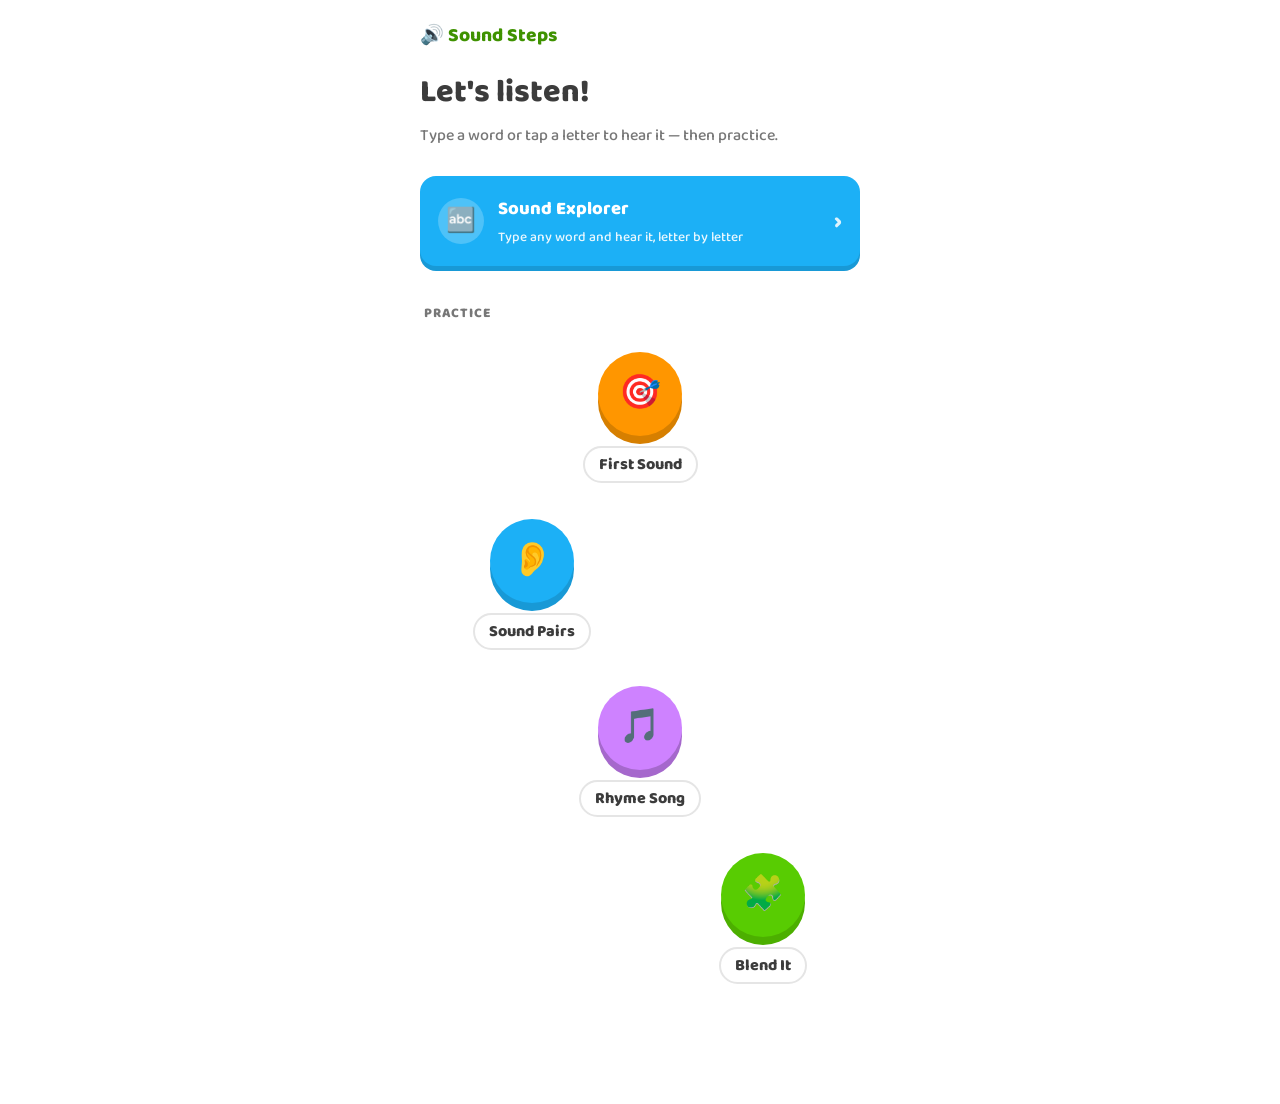
==== index.html @ 7c02df78 "Add short and long vowel sounds to Sound Explorer Vowels (a, e, i, o, u) now have both a short sound" ====
<!DOCTYPE html>
<html lang="en">
<head>
<meta charset="UTF-8" />
<meta name="viewport" content="width=device-width, initial-scale=1.0, viewport-fit=cover" />
<title>Sound Steps — Phonemic Awareness for ESL</title>
<link rel="manifest" href="manifest.json" />
<link rel="icon" href="icons/icon-32.png" />
<link rel="apple-touch-icon" href="icons/icon-180.png" />
<meta name="theme-color" content="#58cc02" />
<meta name="mobile-web-app-capable" content="yes" />
<meta name="apple-mobile-web-app-capable" content="yes" />
<meta name="apple-mobile-web-app-status-bar-style" content="default" />
<meta name="apple-mobile-web-app-title" content="Sound Steps" />
<link rel="preconnect" href="https://fonts.googleapis.com" />
<link rel="preconnect" href="https://fonts.gstatic.com" crossorigin />
<link href="https://fonts.googleapis.com/css2?family=Baloo+2:wght@500;700;800&display=swap" rel="stylesheet" />
<link rel="stylesheet" href="style.css" />
</head>
<body>
  <div id="app">

    <header class="topbar">
      <div class="brand">🔊 Sound Steps</div>
      <div class="score-pill" id="scorePill" hidden>
        <span id="scoreText">0 / 0</span>
      </div>
    </header>

    <!-- HOME SCREEN -->
    <section id="home" class="screen">
      <h1>Let's listen!</h1>
      <p class="subtitle">Type a word or tap a letter to hear it — then practice.</p>

      <button id="exploreCta" class="explore-cta">
        <span class="cta-icon">🔤</span>
        <span class="cta-text">
          <span class="cta-title">Sound Explorer</span>
          <span class="cta-desc">Type any word and hear it, letter by letter</span>
        </span>
        <span class="cta-chevron">›</span>
      </button>

      <h2 class="section-label">Practice</h2>
      <div class="path">
        <div class="path-node-wrap node-pos-1">
          <button class="path-node node-orange" data-activity="isolation">
            <span class="path-node-emoji">🎯</span>
          </button>
          <span class="path-label">First Sound</span>
        </div>
        <div class="path-node-wrap node-pos-2">
          <button class="path-node node-blue" data-activity="minimalpairs">
            <span class="path-node-emoji">👂</span>
          </button>
          <span class="path-label">Sound Pairs</span>
        </div>
        <div class="path-node-wrap node-pos-3">
          <button class="path-node node-purple" data-activity="rhymesong">
            <span class="path-node-emoji">🎵</span>
          </button>
          <span class="path-label">Rhyme Song</span>
        </div>
        <div class="path-node-wrap node-pos-4">
          <button class="path-node node-green" data-activity="blending">
            <span class="path-node-emoji">🧩</span>
          </button>
          <span class="path-label">Blend It</span>
        </div>
      </div>
    </section>

    <!-- EXPLORE SCREEN -->
    <section id="explore" class="screen" hidden>
      <div class="quiz-header">
        <button id="exploreBackBtn" class="link-btn">&larr; Back</button>
      </div>

      <h2 class="explore-heading">Type a word</h2>
      <div class="word-box-row">
        <input id="wordInput" class="word-input" type="text" maxlength="10"
               placeholder="cat" autocomplete="off" autocapitalize="off" spellcheck="false" />
        <button id="hearWordBtn" class="hear-btn" aria-label="Hear word">🔊</button>
      </div>
      <div id="wordLetters" class="word-letters"></div>

      <h2 class="explore-heading">Or tap a letter</h2>
      <p class="vowel-toggle-hint">Vowels (a, e, i, o, u) have two sounds:</p>
      <div class="vowel-toggle" role="tablist">
        <button class="vowel-toggle-btn active" data-variant="short">Short</button>
        <button class="vowel-toggle-btn" data-variant="long">Long</button>
      </div>
      <div id="letterGrid" class="letter-grid"></div>
    </section>

    <!-- RHYME SONG SCREEN -->
    <section id="rhymesong" class="screen" hidden>
      <div class="quiz-header">
        <button id="songBackBtn" class="link-btn">&larr; Back</button>
      </div>

      <h2 class="explore-heading">Pick a word family</h2>
      <div id="familyChips" class="family-chips"></div>

      <h2 class="explore-heading">Tap words to add them</h2>
      <div id="wordBank" class="word-bank"></div>

      <h2 class="explore-heading">Your song</h2>
      <div id="songLine" class="song-line"></div>

      <div class="song-actions">
        <button id="playSongBtn" class="next-btn">▶ Play My Song</button>
        <button id="clearSongBtn" class="secondary-btn">Clear</button>
      </div>
    </section>

    <!-- QUIZ SCREEN -->
    <section id="quiz" class="screen" hidden>
      <div class="quiz-header">
        <button id="backBtn" class="link-btn">&larr; Back</button>
        <div class="progress-track"><div id="progressFill" class="progress-fill"></div></div>
        <div id="questionCount" class="q-count"></div>
      </div>

      <div class="quiz-body">
        <h2 id="quizPrompt" class="quiz-prompt"></h2>

        <button id="playSoundBtn" class="play-btn" aria-label="Play sound">
          <span class="play-icon">▶</span> Listen
        </button>

        <div id="choices" class="choices"></div>
      </div>

      <div id="quizFooter" class="quiz-footer">
        <div id="feedback" class="feedback" aria-live="polite"></div>
        <button id="nextBtn" class="next-btn" hidden>Next</button>
      </div>
    </section>

    <!-- RESULTS SCREEN -->
    <section id="results" class="screen" hidden>
      <h1 id="resultsHeading">Session complete!</h1>
      <p id="resultsSummary" class="subtitle"></p>
      <div class="results-actions">
        <button id="retryBtn" class="primary-btn">Try Again</button>
        <button id="homeBtn" class="secondary-btn">Choose Another Activity</button>
      </div>
    </section>

  </div>

  <script src="script.js"></script>
</body>
</html>
---- style.css ----
:root {
  --bg: #ffffff;
  --card-bg: #ffffff;
  --ink: #3c3c3c;
  --muted: #777777;
  --primary: #58cc02;
  --primary-dark: #4caf00;
  --primary-darker: #3f9200;
  --blue: #1cb0f6;
  --blue-dark: #1899d6;
  --purple: #ce82ff;
  --purple-dark: #a568cc;
  --orange: #ff9600;
  --orange-dark: #d67f00;
  --red: #ff4b4b;
  --red-dark: #d43838;
  --yellow: #ffc800;
  --border: #e5e5e5;
  --radius: 16px;
}

* { box-sizing: border-box; -webkit-tap-highlight-color: transparent; }

body {
  margin: 0;
  font-family: "Baloo 2", "Segoe UI", system-ui, Roboto, Helvetica, Arial, sans-serif;
  background: var(--bg);
  color: var(--ink);
  min-height: 100vh;
  -webkit-font-smoothing: antialiased;
}

#app {
  max-width: 480px;
  margin: 0 auto;
  padding: 0 20px 100px;
  min-height: 100vh;
}

.topbar {
  display: flex;
  justify-content: space-between;
  align-items: center;
  padding: 20px 0 8px;
}

.brand {
  font-size: 1.2rem;
  font-weight: 800;
  color: var(--primary-darker);
}

.score-pill {
  background: #fff8e6;
  border: 2px solid var(--yellow);
  border-radius: 999px;
  padding: 6px 16px;
  font-weight: 800;
  font-size: 0.95rem;
  color: #9c7300;
}

.screen h1 {
  font-size: 2rem;
  font-weight: 800;
  margin: 8px 0 6px;
  color: var(--ink);
}

.subtitle {
  color: var(--muted);
  margin: 0 0 28px;
  line-height: 1.5;
  font-size: 1rem;
  font-weight: 500;
}

/* Explore CTA — bold banner button */
.explore-cta {
  width: 100%;
  display: flex;
  align-items: center;
  gap: 14px;
  background: var(--blue);
  color: white;
  border: none;
  border-radius: var(--radius);
  padding: 18px;
  cursor: pointer;
  text-align: left;
  font-family: inherit;
  margin-bottom: 36px;
  box-shadow: 0 5px 0 var(--blue-dark);
  transition: transform 0.05s ease, box-shadow 0.05s ease;
}

.explore-cta:active {
  transform: translateY(4px);
  box-shadow: 0 1px 0 var(--blue-dark);
}

.cta-icon {
  width: 46px;
  height: 46px;
  border-radius: 50%;
  background: rgba(255, 255, 255, 0.22);
  display: flex;
  align-items: center;
  justify-content: center;
  font-size: 1.5rem;
  flex-shrink: 0;
}

.cta-text { flex: 1; display: flex; flex-direction: column; gap: 2px; }
.cta-title { font-size: 1.15rem; font-weight: 800; }
.cta-desc { font-size: 0.85rem; opacity: 0.9; font-weight: 500; }
.cta-chevron { font-size: 1.5rem; font-weight: 800; opacity: 0.85; }

.section-label {
  font-size: 0.85rem;
  font-weight: 800;
  color: var(--muted);
  text-transform: uppercase;
  letter-spacing: 0.06em;
  margin: 0 0 20px 4px;
}

/* Duolingo-style winding activity path */
.path {
  display: flex;
  flex-direction: column;
  align-items: center;
  gap: 36px;
  padding: 8px 0 20px;
  position: relative;
}

.path-node-wrap {
  display: flex;
  flex-direction: column;
  align-items: center;
  gap: 10px;
  position: relative;
}

.node-pos-1 { align-self: center; }
.node-pos-2 { align-self: flex-start; margin-left: 12%; }
.node-pos-3 { align-self: center; }
.node-pos-4 { align-self: flex-end; margin-right: 12%; }

.path-node {
  width: 84px;
  height: 84px;
  border-radius: 50%;
  border: none;
  cursor: pointer;
  display: flex;
  align-items: center;
  justify-content: center;
  font-family: inherit;
  transition: transform 0.05s ease, box-shadow 0.05s ease;
}

.path-node-emoji { font-size: 2.1rem; }

.path-node:active { transform: translateY(6px); }

.node-orange { background: var(--orange); box-shadow: 0 8px 0 var(--orange-dark); }
.node-orange:active { box-shadow: 0 2px 0 var(--orange-dark); }
.node-blue { background: var(--blue); box-shadow: 0 8px 0 var(--blue-dark); }
.node-blue:active { box-shadow: 0 2px 0 var(--blue-dark); }
.node-purple { background: var(--purple); box-shadow: 0 8px 0 var(--purple-dark); }
.node-purple:active { box-shadow: 0 2px 0 var(--purple-dark); }
.node-green { background: var(--primary); box-shadow: 0 8px 0 var(--primary-dark); }
.node-green:active { box-shadow: 0 2px 0 var(--primary-dark); }

.path-label {
  font-weight: 800;
  font-size: 1rem;
  color: var(--ink);
  background: white;
  padding: 4px 14px;
  border-radius: 999px;
  border: 2px solid var(--border);
}

/* Explore screen */
.explore-heading {
  font-size: 1.05rem;
  font-weight: 800;
  color: var(--ink);
  margin: 28px 0 12px;
}

.word-box-row {
  display: flex;
  gap: 10px;
  align-items: center;
}

.word-input {
  flex: 1;
  background: white;
  border: 2px solid var(--border);
  border-radius: 14px;
  padding: 16px 20px;
  font-size: 1.4rem;
  font-weight: 700;
  color: var(--ink);
  font-family: inherit;
  letter-spacing: 0.02em;
}

.word-input:focus {
  outline: none;
  border-color: var(--blue);
}

.hear-btn {
  width: 58px;
  height: 58px;
  flex-shrink: 0;
  background: var(--blue);
  color: white;
  border: none;
  border-radius: 50%;
  font-size: 1.4rem;
  cursor: pointer;
  box-shadow: 0 5px 0 var(--blue-dark);
  transition: transform 0.05s ease, box-shadow 0.05s ease;
}

.hear-btn:active { transform: translateY(4px); box-shadow: 0 1px 0 var(--blue-dark); }

.word-letters {
  display: flex;
  flex-wrap: wrap;
  gap: 8px;
  margin-top: 16px;
  min-height: 0;
}

.word-letter-tile {
  width: 46px;
  height: 46px;
  border-radius: 10px;
  background: #f7f7f7;
  border: 2px solid var(--border);
  display: flex;
  align-items: center;
  justify-content: center;
  font-size: 1.25rem;
  font-weight: 800;
  text-transform: uppercase;
  color: var(--ink);
  transition: background 0.15s ease, color 0.15s ease, border-color 0.15s ease, transform 0.15s ease;
}

.word-letter-tile.active {
  background: var(--primary);
  border-color: var(--primary-dark);
  color: white;
  transform: scale(1.1);
}

.vowel-toggle-hint {
  color: var(--muted);
  font-size: 0.9rem;
  font-weight: 600;
  margin: 0 0 10px;
}

.vowel-toggle {
  display: inline-flex;
  gap: 8px;
  margin-bottom: 16px;
}

.vowel-toggle-btn {
  background: white;
  border: 2px solid var(--border);
  border-bottom-width: 4px;
  border-radius: 999px;
  padding: 9px 20px;
  font-size: 1rem;
  font-weight: 800;
  color: var(--ink);
  cursor: pointer;
  font-family: inherit;
  transition: transform 0.05s ease, background 0.12s ease, border-color 0.12s ease, color 0.12s ease;
}

.vowel-toggle-btn:active { transform: translateY(2px); }

.vowel-toggle-btn.active {
  background: var(--blue);
  border-color: var(--blue-dark);
  color: white;
}

.letter-grid {
  display: grid;
  grid-template-columns: repeat(6, 1fr);
  gap: 8px;
}

.letter-tile {
  aspect-ratio: 1;
  background: #f7f7f7;
  border: 2px solid var(--border);
  border-bottom-width: 4px;
  border-radius: 12px;
  font-size: 1.15rem;
  font-weight: 800;
  text-transform: uppercase;
  color: var(--ink);
  cursor: pointer;
  font-family: inherit;
  transition: transform 0.05s ease, background 0.1s ease, color 0.1s ease, border-color 0.1s ease;
}

.letter-tile:active,
.letter-tile.playing {
  background: var(--primary);
  border-color: var(--primary-dark);
  color: white;
  transform: translateY(2px);
}

/* Rhyme Song builder */
.family-chips {
  display: flex;
  flex-wrap: wrap;
  gap: 8px;
}

.family-chip {
  background: white;
  border: 2px solid var(--border);
  border-bottom-width: 4px;
  border-radius: 999px;
  padding: 9px 18px;
  font-size: 1rem;
  font-weight: 800;
  color: var(--ink);
  cursor: pointer;
  font-family: inherit;
}

.family-chip.active {
  background: var(--purple);
  border-color: var(--purple-dark);
  color: white;
}

.word-bank {
  display: flex;
  flex-wrap: wrap;
  gap: 8px;
}

.bank-tile {
  background: white;
  border: 2px solid var(--border);
  border-bottom-width: 4px;
  border-radius: 12px;
  padding: 11px 16px;
  font-size: 1.05rem;
  font-weight: 700;
  color: var(--ink);
  cursor: pointer;
  font-family: inherit;
  transition: transform 0.05s ease;
}

.bank-tile:active { transform: translateY(2px); background: #f3ecff; border-color: var(--purple); }

.song-line {
  min-height: 56px;
  background: #f7f7f7;
  border: 2px dashed var(--border);
  border-radius: 14px;
  padding: 14px;
  display: flex;
  flex-wrap: wrap;
  gap: 8px;
  align-items: center;
}

.song-empty {
  color: var(--muted);
  font-size: 0.95rem;
  margin: 0;
  font-weight: 600;
}

.song-tile {
  background: #f3ecff;
  color: var(--purple-dark);
  border: 2px solid var(--purple);
  border-radius: 10px;
  padding: 9px 14px;
  font-size: 1.05rem;
  font-weight: 800;
  cursor: pointer;
  font-family: inherit;
  transition: transform 0.15s ease, background 0.15s ease;
}

.song-tile.singing {
  background: var(--purple);
  color: white;
  transform: scale(1.15) rotate(-2deg);
}

.song-actions {
  margin-top: 16px;
  display: flex;
  flex-direction: column;
  gap: 8px;
}

/* Quiz screen */
.quiz-header {
  display: flex;
  align-items: center;
  gap: 12px;
  padding: 18px 0 10px;
}

.link-btn {
  background: none;
  border: none;
  color: var(--blue);
  font-weight: 800;
  cursor: pointer;
  font-size: 1rem;
  padding: 4px 0;
  white-space: nowrap;
  font-family: inherit;
}

.progress-track {
  flex: 1;
  height: 14px;
  background: var(--border);
  border-radius: 999px;
  overflow: hidden;
}

.progress-fill {
  height: 100%;
  width: 0%;
  background: var(--primary);
  border-radius: 999px;
  transition: width 0.3s ease;
}

.q-count {
  font-size: 0.9rem;
  font-weight: 700;
  color: var(--muted);
  white-space: nowrap;
}

.quiz-body {
  padding: 36px 4px 0;
  text-align: center;
}

.quiz-prompt {
  font-size: 1.4rem;
  font-weight: 800;
  margin: 0 0 36px;
  line-height: 1.35;
}

.play-btn {
  background: var(--blue);
  color: white;
  border: none;
  border-radius: 999px;
  width: 88px;
  height: 88px;
  font-size: 0;
  cursor: pointer;
  display: inline-flex;
  align-items: center;
  justify-content: center;
  margin-bottom: 40px;
  transition: transform 0.05s ease, box-shadow 0.05s ease;
  box-shadow: 0 6px 0 var(--blue-dark);
}

.play-btn:active { transform: translateY(5px); box-shadow: 0 1px 0 var(--blue-dark); }
.play-icon { font-size: 1.8rem; color: white; margin-left: 4px; }

.choices {
  display: grid;
  gap: 12px;
}

.choice-btn {
  background: white;
  border: 2px solid var(--border);
  border-bottom-width: 4px;
  border-radius: 14px;
  padding: 16px;
  font-size: 1.15rem;
  font-weight: 700;
  cursor: pointer;
  transition: transform 0.05s ease, background 0.12s ease, border-color 0.12s ease;
  font-family: inherit;
  color: var(--ink);
}

.choice-btn:active:not(:disabled) { transform: translateY(2px); }
.choice-btn:disabled { cursor: default; }

.choice-btn.correct {
  background: #d7ffb8;
  border-color: var(--primary);
  color: var(--primary-darker);
}

.choice-btn.incorrect {
  background: #ffdfe0;
  border-color: var(--red);
  color: var(--red-dark);
}

.quiz-footer {
  position: fixed;
  left: 50%;
  transform: translateX(-50%);
  bottom: 0;
  width: 100%;
  max-width: 480px;
  background: white;
  border-top: 2px solid var(--border);
  padding: 14px 20px calc(14px + env(safe-area-inset-bottom));
  display: flex;
  align-items: center;
  gap: 16px;
  transition: background 0.15s ease, border-color 0.15s ease;
}

.quiz-footer.footer-correct {
  background: #d7ffb8;
  border-top-color: var(--primary);
}

.quiz-footer.footer-incorrect {
  background: #ffdfe0;
  border-top-color: var(--red);
}

.feedback {
  flex: 1;
  min-height: 24px;
  font-weight: 800;
  font-size: 1.05rem;
  color: var(--muted);
}

.feedback.correct { color: var(--primary-darker); }
.feedback.incorrect { color: var(--red-dark); }

.next-btn, .primary-btn {
  background: var(--primary);
  color: white;
  border: none;
  border-radius: 14px;
  padding: 15px 28px;
  font-size: 1.05rem;
  font-weight: 800;
  text-transform: uppercase;
  letter-spacing: 0.03em;
  cursor: pointer;
  width: 100%;
  font-family: inherit;
  box-shadow: 0 5px 0 var(--primary-dark);
  transition: transform 0.05s ease, box-shadow 0.05s ease;
}

.next-btn:active, .primary-btn:active {
  transform: translateY(4px);
  box-shadow: 0 1px 0 var(--primary-dark);
}

.quiz-footer .next-btn { width: auto; flex-shrink: 0; padding: 15px 32px; }

.secondary-btn {
  background: white;
  color: var(--blue-dark);
  border: 2px solid var(--border);
  border-bottom-width: 4px;
  border-radius: 14px;
  padding: 13px 26px;
  font-size: 1rem;
  font-weight: 800;
  text-transform: uppercase;
  letter-spacing: 0.03em;
  cursor: pointer;
  width: 100%;
  font-family: inherit;
  transition: transform 0.05s ease;
}

.secondary-btn:active { transform: translateY(2px); }

#results {
  text-align: center;
  padding-top: 90px;
}

#results h1 {
  font-size: 1.9rem;
}

.results-actions {
  display: flex;
  flex-direction: column;
  gap: 10px;
  margin-top: 20px;
}
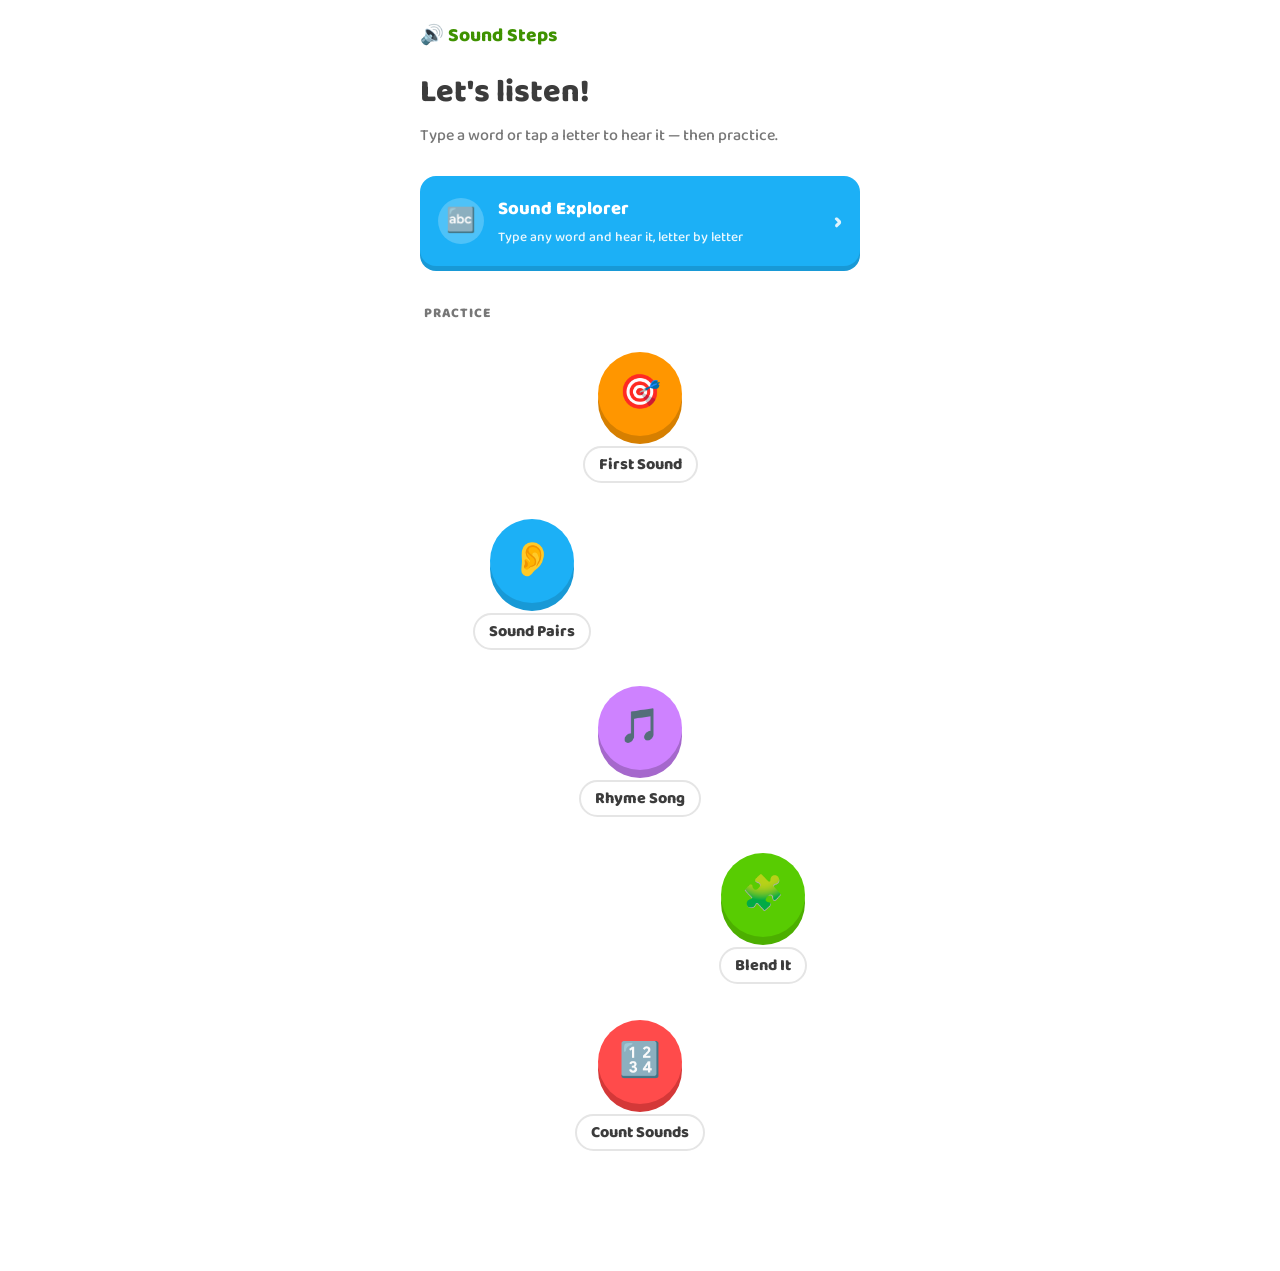
==== commit 56951683: "Add Count Sounds: a phoneme segmentation activity Researched the app's phonics coverage against stan" ====
--- a/index.html
+++ b/index.html
@@ -67,6 +67,12 @@
           </button>
           <span class="path-label">Blend It</span>
         </div>
+        <div class="path-node-wrap node-pos-5">
+          <button class="path-node node-red" data-activity="segmenting">
+            <span class="path-node-emoji">🔢</span>
+          </button>
+          <span class="path-label">Count Sounds</span>
+        </div>
       </div>
     </section>
 
@@ -85,11 +91,10 @@
       <div id="wordLetters" class="word-letters"></div>
 
       <h2 class="explore-heading">Or tap a letter</h2>
-      <p class="vowel-toggle-hint">Vowels (a, e, i, o, u) have two sounds:</p>
-      <div class="vowel-toggle" role="tablist">
-        <button class="vowel-toggle-btn active" data-variant="short">Short</button>
-        <button class="vowel-toggle-btn" data-variant="long">Long</button>
-      </div>
+      <p class="vowel-legend">
+        <span><span class="legend-dot legend-short"></span>Short</span>
+        <span><span class="legend-dot legend-long"></span>Long</span>
+      </p>
       <div id="letterGrid" class="letter-grid"></div>
     </section>
 
--- a/style.css
+++ b/style.css
@@ -147,6 +147,7 @@
 .node-pos-2 { align-self: flex-start; margin-left: 12%; }
 .node-pos-3 { align-self: center; }
 .node-pos-4 { align-self: flex-end; margin-right: 12%; }
+.node-pos-5 { align-self: center; }
 
 .path-node {
   width: 84px;
@@ -173,6 +174,8 @@
 .node-purple:active { box-shadow: 0 2px 0 var(--purple-dark); }
 .node-green { background: var(--primary); box-shadow: 0 8px 0 var(--primary-dark); }
 .node-green:active { box-shadow: 0 2px 0 var(--primary-dark); }
+.node-red { background: var(--red); box-shadow: 0 8px 0 var(--red-dark); }
+.node-red:active { box-shadow: 0 2px 0 var(--red-dark); }
 
 .path-label {
   font-weight: 800;
@@ -263,40 +266,26 @@
   transform: scale(1.1);
 }
 
-.vowel-toggle-hint {
+.vowel-legend {
+  display: flex;
+  gap: 18px;
+  margin: 0 0 14px;
+  font-size: 0.9rem;
+  font-weight: 700;
   color: var(--muted);
-  font-size: 0.9rem;
-  font-weight: 600;
-  margin: 0 0 10px;
-}
-
-.vowel-toggle {
-  display: inline-flex;
-  gap: 8px;
-  margin-bottom: 16px;
-}
-
-.vowel-toggle-btn {
-  background: white;
-  border: 2px solid var(--border);
-  border-bottom-width: 4px;
-  border-radius: 999px;
-  padding: 9px 20px;
-  font-size: 1rem;
-  font-weight: 800;
-  color: var(--ink);
-  cursor: pointer;
-  font-family: inherit;
-  transition: transform 0.05s ease, background 0.12s ease, border-color 0.12s ease, color 0.12s ease;
-}
-
-.vowel-toggle-btn:active { transform: translateY(2px); }
-
-.vowel-toggle-btn.active {
-  background: var(--blue);
-  border-color: var(--blue-dark);
-  color: white;
-}
+}
+
+.legend-dot {
+  display: inline-block;
+  width: 10px;
+  height: 10px;
+  border-radius: 50%;
+  margin-right: 6px;
+  vertical-align: middle;
+}
+
+.legend-short { background: var(--red); }
+.legend-long { background: var(--blue); }
 
 .letter-grid {
   display: grid;
@@ -325,6 +314,54 @@
   border-color: var(--primary-dark);
   color: white;
   transform: translateY(2px);
+}
+
+/* Vowel tiles: one tile, two sounds — split diagonally so short and long
+   are both visible and tappable without a separate mode switch. */
+.vowel-split {
+  position: relative;
+  overflow: hidden;
+  padding: 0;
+  background: none;
+}
+
+.vowel-half {
+  position: absolute;
+  inset: 0;
+  border: none;
+  font-family: inherit;
+  font-size: 1rem;
+  font-weight: 800;
+  text-transform: uppercase;
+  cursor: pointer;
+  display: flex;
+  padding: 5px;
+  transition: filter 0.1s ease;
+}
+
+.vowel-half-short {
+  clip-path: polygon(0% 0%, 100% 0%, 100% 100%);
+  background: #ffe3e3;
+  color: var(--red-dark);
+  align-items: flex-start;
+  justify-content: flex-end;
+  padding-top: 4px;
+  padding-right: 6px;
+}
+
+.vowel-half-long {
+  clip-path: polygon(0% 0%, 100% 100%, 0% 100%);
+  background: #dcf1ff;
+  color: var(--blue-dark);
+  align-items: flex-end;
+  justify-content: flex-start;
+  padding-bottom: 4px;
+  padding-left: 6px;
+}
+
+.vowel-half:active,
+.vowel-half.playing {
+  filter: brightness(0.9);
 }
 
 /* Rhyme Song builder */
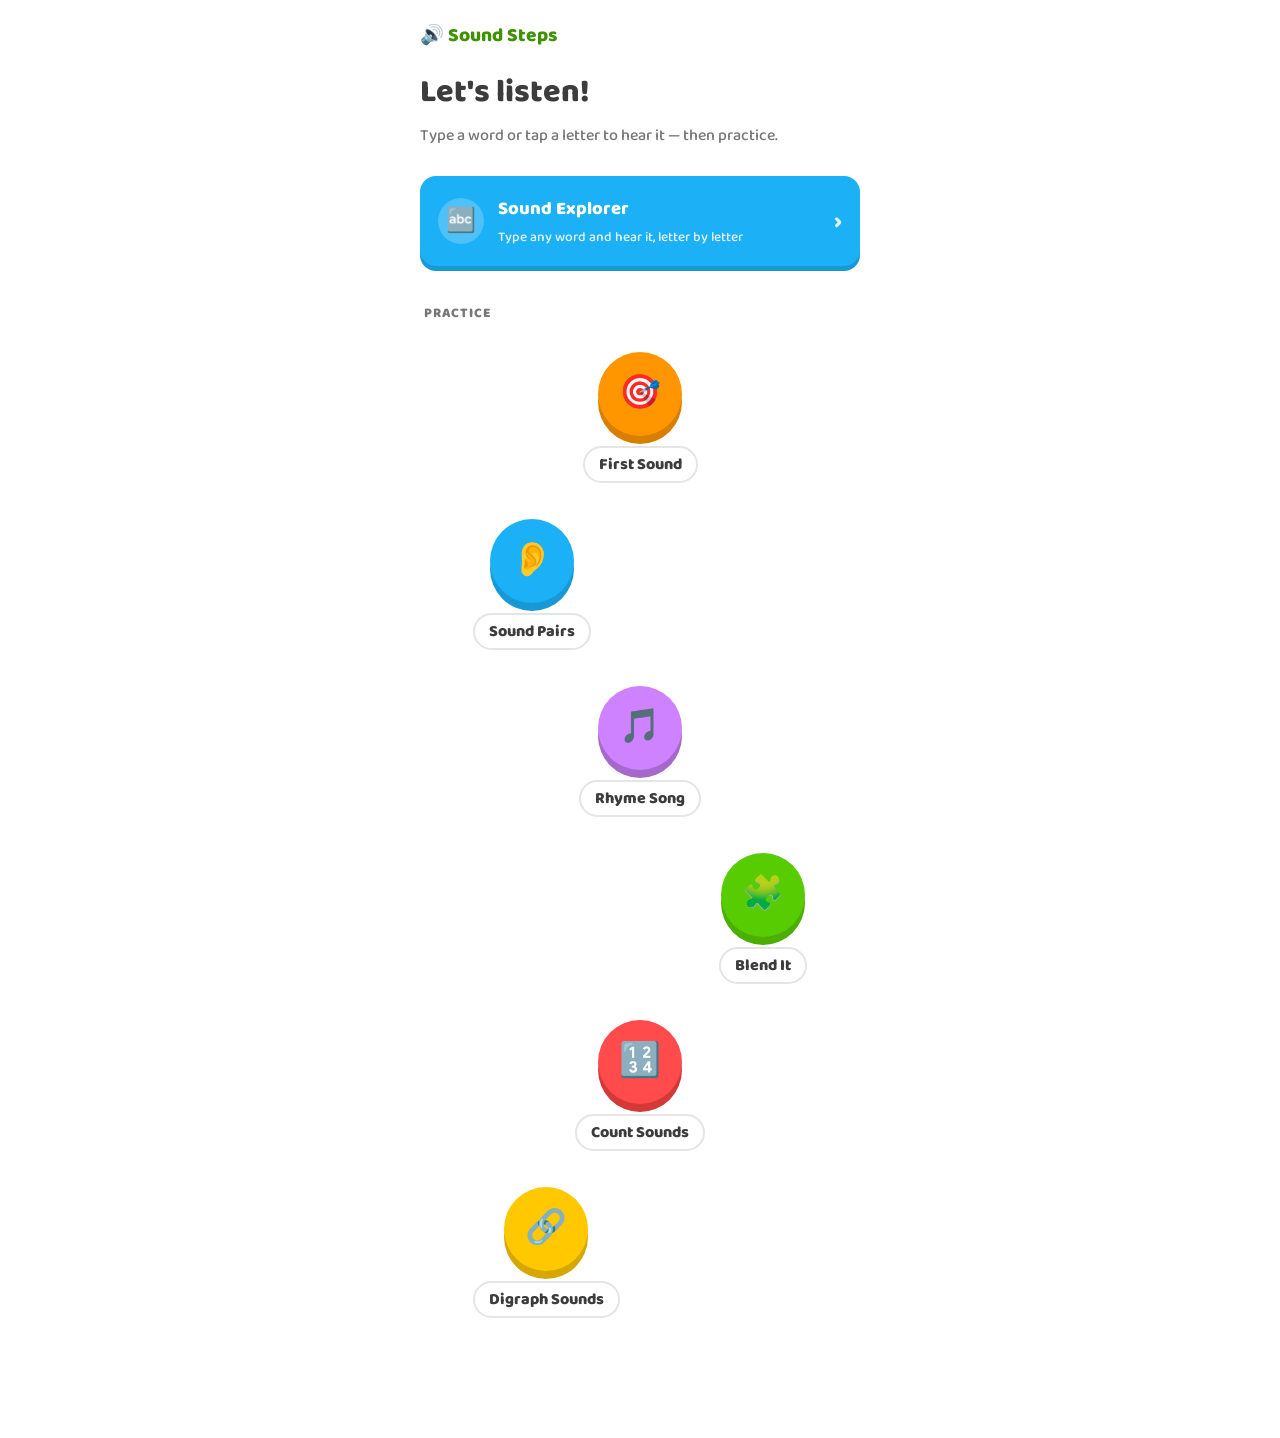
==== commit 66586bd4: "Add consonant digraphs: sh, ch, th First batch of "what comes after CVC words" phonics content (the " ====
--- a/index.html
+++ b/index.html
@@ -73,6 +73,12 @@
           </button>
           <span class="path-label">Count Sounds</span>
         </div>
+        <div class="path-node-wrap node-pos-6">
+          <button class="path-node node-yellow" data-activity="digraphs">
+            <span class="path-node-emoji">🔗</span>
+          </button>
+          <span class="path-label">Digraph Sounds</span>
+        </div>
       </div>
     </section>
 
@@ -96,6 +102,9 @@
         <span><span class="legend-dot legend-long"></span>Long</span>
       </p>
       <div id="letterGrid" class="letter-grid"></div>
+
+      <h2 class="explore-heading">Two letters, one sound</h2>
+      <div id="digraphGrid" class="letter-grid digraph-grid"></div>
     </section>
 
     <!-- RHYME SONG SCREEN -->
--- a/style.css
+++ b/style.css
@@ -15,6 +15,7 @@
   --red: #ff4b4b;
   --red-dark: #d43838;
   --yellow: #ffc800;
+  --yellow-dark: #d6a700;
   --border: #e5e5e5;
   --radius: 16px;
 }
@@ -148,6 +149,7 @@
 .node-pos-3 { align-self: center; }
 .node-pos-4 { align-self: flex-end; margin-right: 12%; }
 .node-pos-5 { align-self: center; }
+.node-pos-6 { align-self: flex-start; margin-left: 12%; }
 
 .path-node {
   width: 84px;
@@ -176,6 +178,8 @@
 .node-green:active { box-shadow: 0 2px 0 var(--primary-dark); }
 .node-red { background: var(--red); box-shadow: 0 8px 0 var(--red-dark); }
 .node-red:active { box-shadow: 0 2px 0 var(--red-dark); }
+.node-yellow { background: var(--yellow); box-shadow: 0 8px 0 var(--yellow-dark); }
+.node-yellow:active { box-shadow: 0 2px 0 var(--yellow-dark); }
 
 .path-label {
   font-weight: 800;
@@ -314,6 +318,11 @@
   border-color: var(--primary-dark);
   color: white;
   transform: translateY(2px);
+}
+
+.digraph-grid .letter-tile {
+  font-size: 0.95rem;
+  letter-spacing: -0.02em;
 }
 
 /* Vowel tiles: one tile, two sounds — split diagonally so short and long
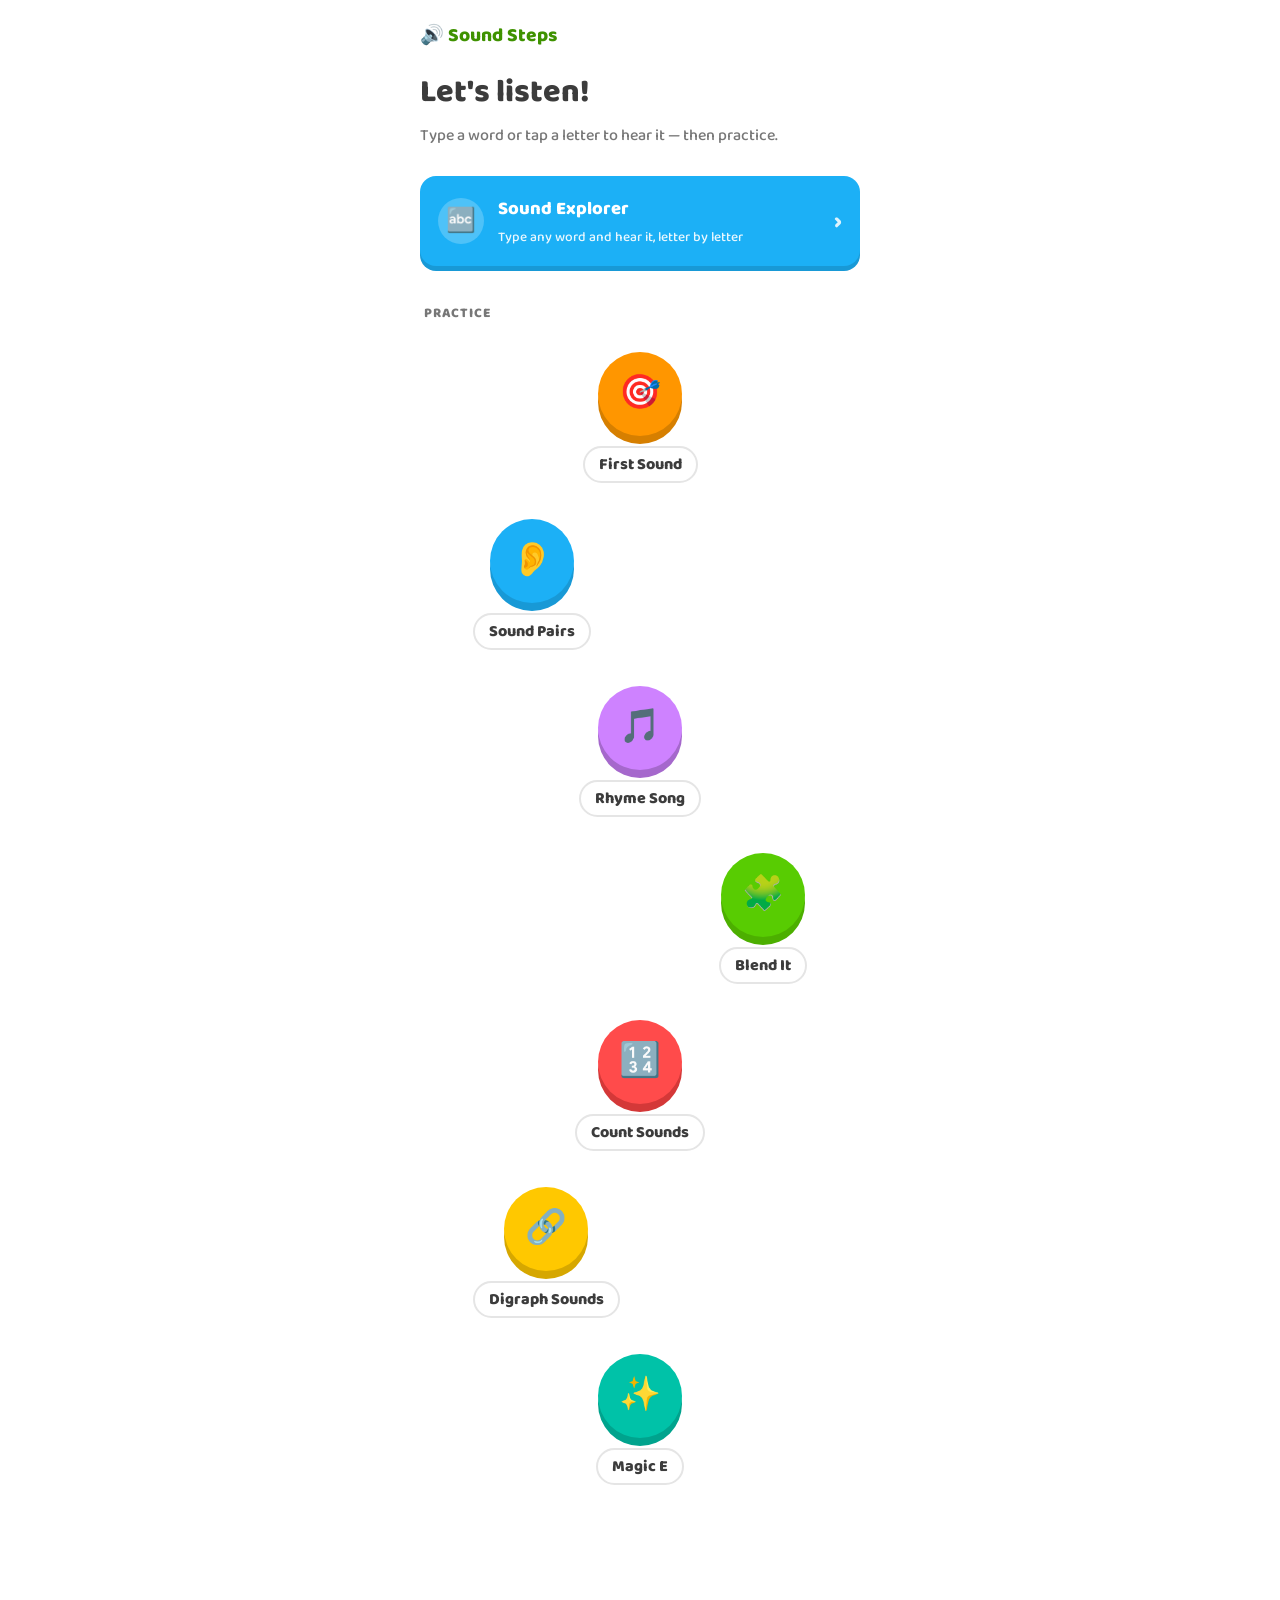
==== commit 766948e8: "Add Magic E: silent-e long vowel activity Final step of the 3-part phonics plan (segmentation -> dig" ====
--- a/index.html
+++ b/index.html
@@ -78,6 +78,12 @@
             <span class="path-node-emoji">🔗</span>
           </button>
           <span class="path-label">Digraph Sounds</span>
+        </div>
+        <div class="path-node-wrap node-pos-7">
+          <button class="path-node node-teal" data-activity="longvowel">
+            <span class="path-node-emoji">✨</span>
+          </button>
+          <span class="path-label">Magic E</span>
         </div>
       </div>
     </section>
--- a/style.css
+++ b/style.css
@@ -16,6 +16,8 @@
   --red-dark: #d43838;
   --yellow: #ffc800;
   --yellow-dark: #d6a700;
+  --teal: #00c2a8;
+  --teal-dark: #00a38d;
   --border: #e5e5e5;
   --radius: 16px;
 }
@@ -150,6 +152,7 @@
 .node-pos-4 { align-self: flex-end; margin-right: 12%; }
 .node-pos-5 { align-self: center; }
 .node-pos-6 { align-self: flex-start; margin-left: 12%; }
+.node-pos-7 { align-self: center; }
 
 .path-node {
   width: 84px;
@@ -180,6 +183,8 @@
 .node-red:active { box-shadow: 0 2px 0 var(--red-dark); }
 .node-yellow { background: var(--yellow); box-shadow: 0 8px 0 var(--yellow-dark); }
 .node-yellow:active { box-shadow: 0 2px 0 var(--yellow-dark); }
+.node-teal { background: var(--teal); box-shadow: 0 8px 0 var(--teal-dark); }
+.node-teal:active { box-shadow: 0 2px 0 var(--teal-dark); }
 
 .path-label {
   font-weight: 800;
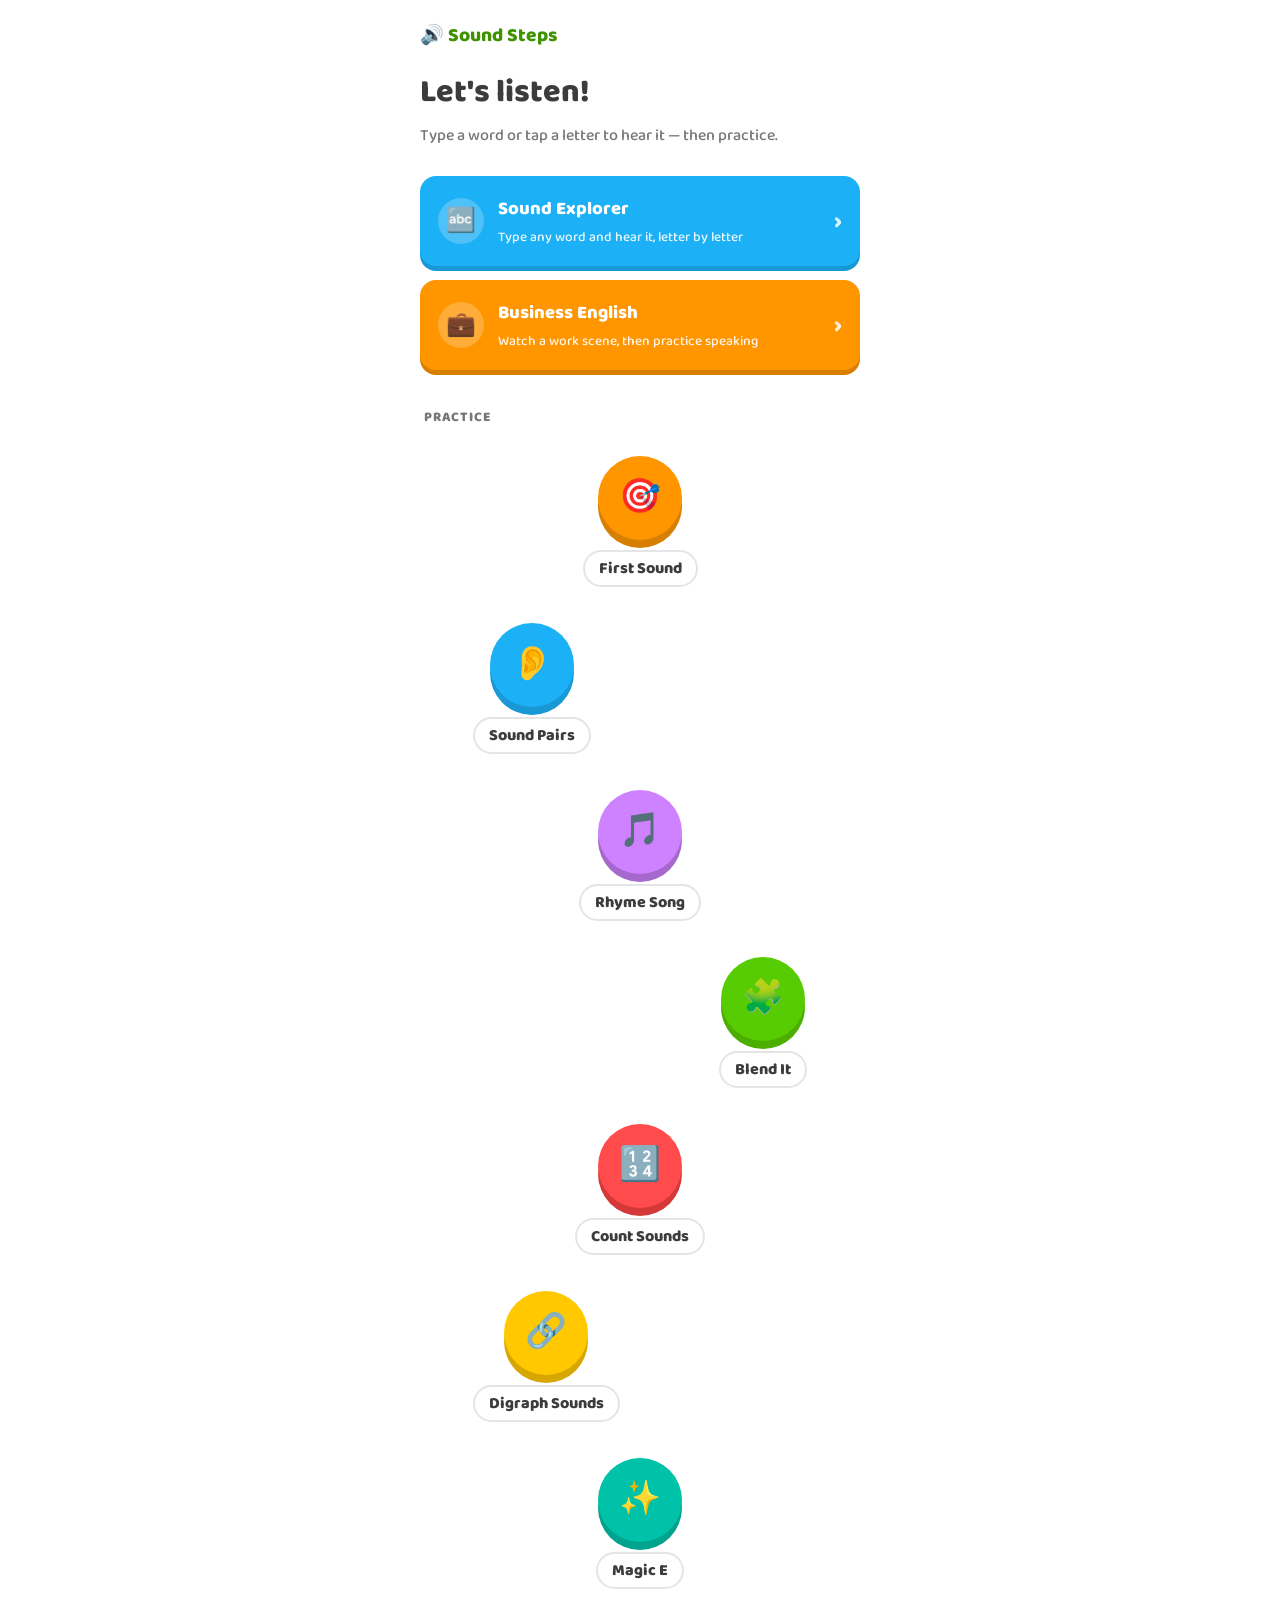
==== commit 7d1e96de: "Add Business English section with the first 10 lessons A new Business English entry on the home scre" ====
--- a/index.html
+++ b/index.html
@@ -41,6 +41,15 @@
         <span class="cta-chevron">›</span>
       </button>
 
+      <button id="businessCta" class="explore-cta business-cta">
+        <span class="cta-icon">💼</span>
+        <span class="cta-text">
+          <span class="cta-title">Business English</span>
+          <span class="cta-desc">Watch a work scene, then practice speaking</span>
+        </span>
+        <span class="cta-chevron">›</span>
+      </button>
+
       <h2 class="section-label">Practice</h2>
       <div class="path">
         <div class="path-node-wrap node-pos-1">
@@ -155,6 +164,96 @@
       <div id="quizFooter" class="quiz-footer">
         <div id="feedback" class="feedback" aria-live="polite"></div>
         <button id="nextBtn" class="next-btn" hidden>Next</button>
+      </div>
+    </section>
+
+    <!-- BUSINESS ENGLISH: LESSON LIST -->
+    <section id="business" class="screen" hidden>
+      <div class="quiz-header">
+        <button id="businessBackBtn" class="link-btn">&larr; Back</button>
+      </div>
+
+      <h1>Business English</h1>
+      <p class="subtitle">Pick a setting. Watch the scene, then answer the trainer out loud.</p>
+
+      <h2 class="explore-heading">Setting</h2>
+      <div id="umbrellaChips" class="family-chips"></div>
+
+      <h2 class="explore-heading">Your industry</h2>
+      <select id="industrySelect" class="industry-select" aria-label="Your industry"></select>
+
+      <div id="lessonList" class="lesson-list"></div>
+    </section>
+
+    <!-- BUSINESS ENGLISH: LESSON -->
+    <section id="lesson" class="screen" hidden>
+      <div class="quiz-header">
+        <button id="lessonBackBtn" class="link-btn">&larr; Lessons</button>
+        <div class="progress-track"><div id="lessonProgress" class="progress-fill"></div></div>
+        <div id="lessonStepCount" class="q-count"></div>
+      </div>
+
+      <!-- Step 1: watch the scene and learn the key phrases -->
+      <div id="lessonWatch">
+        <p id="lessonMeta" class="lesson-meta"></p>
+        <h2 id="lessonTitle" class="lesson-title"></h2>
+
+        <div class="video-frame">
+          <video id="lessonVideo" class="lesson-video" controls playsinline preload="metadata" hidden></video>
+          <div id="videoPlaceholder" class="video-placeholder" hidden>
+            <span class="video-badge">Video coming soon</span>
+            <p id="sceneSetup" class="scene-setup"></p>
+            <div id="sceneLines" class="scene-lines"></div>
+            <button id="playSceneBtn" class="play-btn">
+              <span class="play-icon">▶</span> Play scene
+            </button>
+          </div>
+        </div>
+
+        <h2 class="explore-heading">Key phrases</h2>
+        <p id="phrasesIntro" class="lesson-hint" hidden></p>
+        <div id="phraseList" class="phrase-list"></div>
+        <p id="lessonTip" class="lesson-tip" hidden></p>
+
+        <h2 class="explore-heading">Useful words</h2>
+        <p id="lessonWords" class="lesson-words"></p>
+        <div id="industryWords" class="industry-words" hidden></div>
+
+        <button id="startPracticeBtn" class="next-btn wide-btn">Start practice →</button>
+      </div>
+
+      <!-- Step 2: trainer question, keyword note, record, compare -->
+      <div id="lessonPractice" hidden>
+        <p id="practiceNote" class="lesson-hint" hidden></p>
+        <div class="trainer-bubble">
+          <span class="trainer-avatar">🧑‍🏫</span>
+          <div class="trainer-text">
+            <span class="trainer-label">Trainer</span>
+            <p id="trainerAsk"></p>
+            <button id="replayAskBtn" class="link-btn small-link">🔊 Hear it again</button>
+          </div>
+        </div>
+
+        <div class="keyword-note">
+          <span class="note-label">Your note</span>
+          <div id="keywordChips" class="keyword-chips"></div>
+          <p id="sentenceStarter" class="sentence-starter" hidden></p>
+        </div>
+
+        <div class="record-row">
+          <button id="recordBtn" class="record-btn">🎙️ Record your answer</button>
+          <p id="recordStatus" class="record-status" aria-live="polite"></p>
+        </div>
+
+        <div id="compareBox" class="compare-box" hidden>
+          <button id="playMineBtn" class="secondary-btn">▶ Your answer</button>
+          <button id="playModelBtn" class="secondary-btn">▶ Model answer</button>
+          <p id="modelAnswer" class="model-answer"></p>
+        </div>
+      </div>
+
+      <div id="lessonFooter" class="quiz-footer" hidden>
+        <button id="practiceNextBtn" class="next-btn">Next →</button>
       </div>
     </section>
 
@@ -170,6 +269,7 @@
 
   </div>
 
+  <script src="business-lessons.js"></script>
   <script src="script.js"></script>
 </body>
 </html>
--- a/style.css
+++ b/style.css
@@ -24,6 +24,8 @@
 
 * { box-sizing: border-box; -webkit-tap-highlight-color: transparent; }
 
+[hidden] { display: none !important; }
+
 body {
   margin: 0;
   font-family: "Baloo 2", "Segoe UI", system-ui, Roboto, Helvetica, Arial, sans-serif;
@@ -118,6 +120,11 @@
 .cta-title { font-size: 1.15rem; font-weight: 800; }
 .cta-desc { font-size: 0.85rem; opacity: 0.9; font-weight: 500; }
 .cta-chevron { font-size: 1.5rem; font-weight: 800; opacity: 0.85; }
+
+/* Sits right under the Sound Explorer banner, so the gap goes after it instead */
+.explore-cta + .business-cta { margin-top: -22px; }
+.business-cta { background: var(--orange); box-shadow: 0 5px 0 var(--orange-dark); }
+.business-cta:active { box-shadow: 0 1px 0 var(--orange-dark); }
 
 .section-label {
   font-size: 0.85rem;
@@ -675,3 +682,249 @@
   gap: 10px;
   margin-top: 20px;
 }
+
+/* Business English: lesson list */
+.family-chip.chip-soon:not(.active) { color: var(--muted); border-style: dashed; }
+
+.industry-select {
+  width: 100%;
+  border: 2px solid var(--border);
+  border-bottom-width: 4px;
+  border-radius: 14px;
+  padding: 12px 14px;
+  font-size: 1rem;
+  font-weight: 700;
+  font-family: inherit;
+  color: var(--ink);
+  background: white;
+}
+
+.lesson-list {
+  display: grid;
+  gap: 12px;
+  margin-top: 28px;
+}
+
+.lesson-card {
+  display: flex;
+  align-items: center;
+  gap: 12px;
+  width: 100%;
+  text-align: left;
+  background: white;
+  border: 2px solid var(--border);
+  border-bottom-width: 4px;
+  border-radius: var(--radius);
+  padding: 14px 16px;
+  cursor: pointer;
+  font-family: inherit;
+  color: var(--ink);
+  transition: transform 0.05s ease;
+}
+
+.lesson-card:active { transform: translateY(2px); }
+.lesson-card-text { flex: 1; display: flex; flex-direction: column; gap: 4px; min-width: 0; }
+.lesson-card-title { font-size: 1.1rem; font-weight: 800; line-height: 1.25; }
+.lesson-card-meta { font-size: 0.85rem; font-weight: 600; color: var(--muted); }
+.lesson-card-mark { font-size: 1.4rem; font-weight: 800; color: var(--muted); }
+.lesson-done { border-color: var(--primary); }
+.lesson-done .lesson-card-mark { color: var(--primary); }
+
+.level-badge {
+  display: inline-block;
+  border-radius: 999px;
+  padding: 1px 10px;
+  font-size: 0.78rem;
+  font-weight: 800;
+  color: white;
+  background: var(--muted);
+}
+
+.level-starter { background: var(--primary); }
+.level-confident { background: var(--blue); }
+.level-advanced { background: var(--purple-dark); }
+
+/* Business English: lesson */
+.lesson-meta { margin: 8px 0 0; color: var(--muted); font-weight: 700; font-size: 0.9rem; }
+.lesson-title { font-size: 1.6rem; font-weight: 800; margin: 2px 0 16px; line-height: 1.2; }
+
+.video-frame {
+  border-radius: var(--radius);
+  overflow: hidden;
+  background: #1f2a33;
+}
+
+.lesson-video { display: block; width: 100%; aspect-ratio: 16 / 9; background: black; }
+
+.video-placeholder {
+  padding: 18px;
+  color: white;
+  text-align: center;
+}
+
+.video-badge {
+  display: inline-block;
+  background: rgba(255, 255, 255, 0.15);
+  border-radius: 999px;
+  padding: 3px 12px;
+  font-size: 0.8rem;
+  font-weight: 800;
+  letter-spacing: 0.03em;
+  text-transform: uppercase;
+}
+
+.scene-setup { margin: 12px 0; font-weight: 600; opacity: 0.85; }
+
+.scene-lines { text-align: left; margin-bottom: 18px; }
+
+.scene-line {
+  margin: 0 0 8px;
+  padding: 8px 12px;
+  border-radius: 12px;
+  background: rgba(255, 255, 255, 0.08);
+  line-height: 1.45;
+  transition: background 0.15s ease;
+}
+
+.scene-line.speaking { background: var(--blue); }
+
+.video-placeholder .play-btn { width: auto; height: auto; padding: 12px 24px; font-size: 1rem; font-weight: 800; margin: 0; gap: 8px; font-family: inherit; }
+.video-placeholder .play-icon { font-size: 1rem; margin: 0; }
+.video-placeholder .play-btn:disabled { opacity: 0.6; }
+
+.lesson-hint { color: var(--muted); font-weight: 600; margin: 0 0 10px; }
+
+.phrase-list { display: grid; gap: 8px; }
+
+.phrase-row {
+  display: flex;
+  flex-direction: column;
+  gap: 2px;
+  text-align: left;
+  background: white;
+  border: 2px solid var(--border);
+  border-bottom-width: 4px;
+  border-radius: 12px;
+  padding: 10px 14px;
+  cursor: pointer;
+  font-family: inherit;
+  color: var(--ink);
+}
+
+.phrase-row:active { background: #e8f7ff; border-color: var(--blue); }
+.phrase-text { font-size: 1.05rem; font-weight: 800; }
+.phrase-use { font-size: 0.85rem; font-weight: 600; color: var(--muted); }
+
+.lesson-tip {
+  margin: 14px 0 0;
+  background: #fff8e6;
+  border: 2px solid var(--yellow);
+  border-radius: 12px;
+  padding: 10px 14px;
+  font-weight: 600;
+  line-height: 1.45;
+}
+
+.lesson-words { margin: 0 0 12px; font-weight: 600; line-height: 1.5; }
+
+.industry-words { margin-bottom: 8px; }
+
+.wide-btn { margin-top: 24px; }
+
+.trainer-bubble {
+  display: flex;
+  gap: 12px;
+  align-items: flex-start;
+  margin: 16px 0;
+}
+
+.trainer-avatar {
+  font-size: 2rem;
+  width: 52px;
+  height: 52px;
+  flex-shrink: 0;
+  border-radius: 50%;
+  background: #e8f7ff;
+  display: flex;
+  align-items: center;
+  justify-content: center;
+}
+
+.trainer-text {
+  flex: 1;
+  border: 2px solid var(--border);
+  border-radius: 4px var(--radius) var(--radius) var(--radius);
+  padding: 10px 14px;
+}
+
+.trainer-label { font-size: 0.8rem; font-weight: 800; color: var(--blue-dark); text-transform: uppercase; }
+.trainer-text p { margin: 4px 0 6px; font-size: 1.15rem; font-weight: 700; line-height: 1.4; }
+.small-link { font-size: 0.9rem; }
+
+.keyword-note {
+  background: #fff8e6;
+  border: 2px dashed var(--yellow-dark);
+  border-radius: var(--radius);
+  padding: 14px;
+}
+
+.note-label {
+  display: block;
+  font-size: 0.8rem;
+  font-weight: 800;
+  color: #9c7300;
+  text-transform: uppercase;
+  margin-bottom: 8px;
+}
+
+.keyword-chips { display: flex; flex-wrap: wrap; gap: 8px; }
+
+.keyword-chip {
+  background: white;
+  border: 2px solid var(--border);
+  border-radius: 10px;
+  padding: 5px 12px;
+  font-weight: 800;
+}
+
+.sentence-starter { margin: 12px 0 0; font-weight: 700; color: var(--primary-darker); }
+
+.record-row { margin-top: 20px; text-align: center; }
+
+.record-btn {
+  width: 100%;
+  background: var(--red);
+  color: white;
+  border: none;
+  border-radius: 14px;
+  padding: 15px;
+  font-size: 1.05rem;
+  font-weight: 800;
+  font-family: inherit;
+  cursor: pointer;
+  box-shadow: 0 5px 0 var(--red-dark);
+}
+
+.record-btn:disabled { opacity: 0.5; cursor: default; }
+.record-btn.recording { animation: pulse 1.2s ease-in-out infinite; }
+
+@keyframes pulse {
+  50% { opacity: 0.7; }
+}
+
+.record-status { min-height: 1.4em; margin: 10px 0 0; font-weight: 600; color: var(--muted); }
+
+.compare-box { display: grid; gap: 10px; margin-top: 8px; }
+
+.model-answer {
+  margin: 4px 0 0;
+  background: #d7ffb8;
+  border-radius: 12px;
+  padding: 12px 14px;
+  font-weight: 700;
+  line-height: 1.45;
+  color: var(--primary-darker);
+}
+
+#lessonFooter .next-btn { flex: 1; }
+#lessonFooter .next-btn:disabled { opacity: 0.45; cursor: default; }
